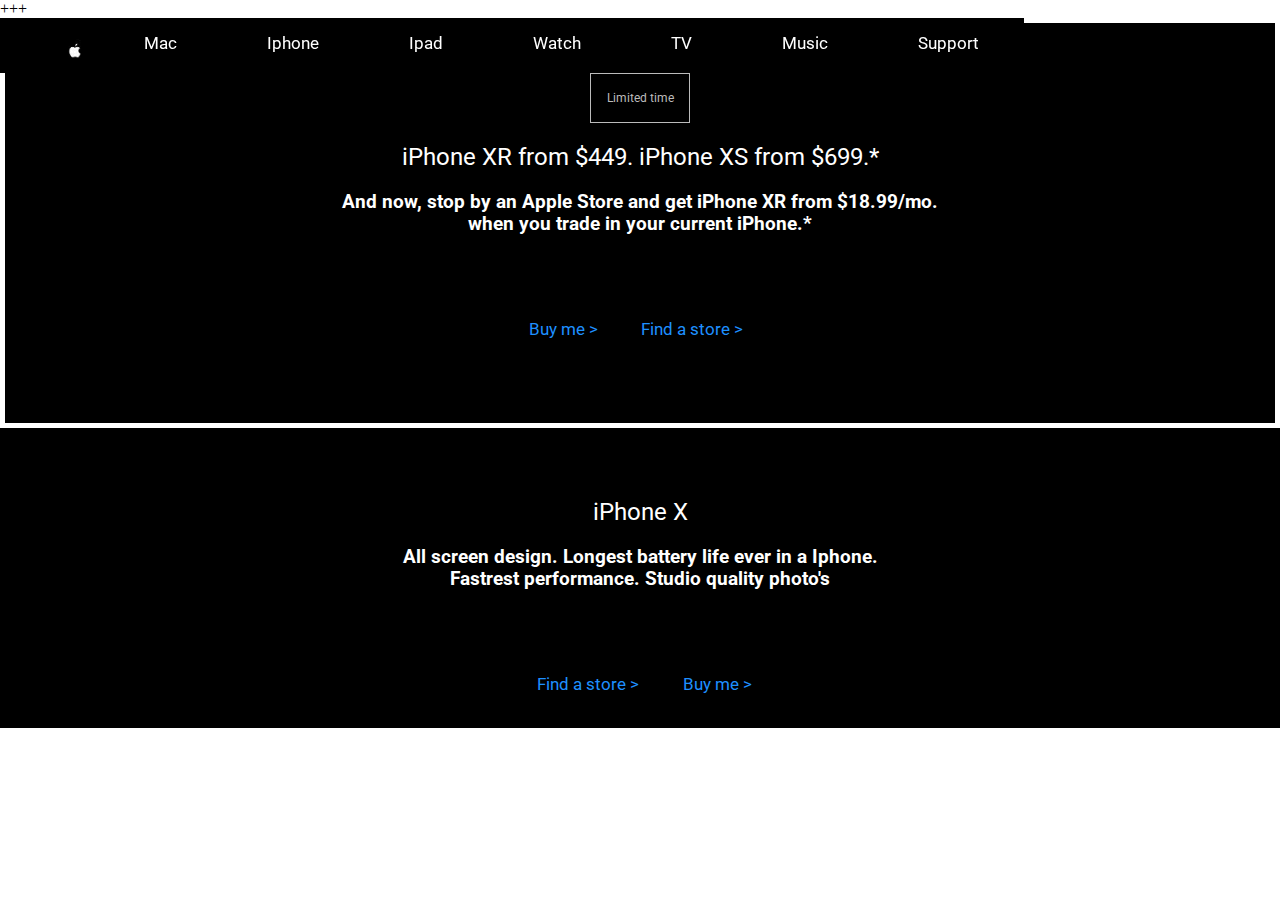
==== index.html @ 7c160fce "Nu twee blokken klaar, nu met apple logo" ====
<!DOCTYPE html>
<html lang="en">
<head>
    <meta charset="UTF-8">
    <meta name="viewport" content="width=device-width, initial-scale=1.0">
+++<meta http-equiv="X-UA-Compatible" content="ie=edge">
    <link rel="stylesheet" href="style.css">
    <link href="https://fonts.googleapis.com/css?family=Roboto" rel="stylesheet">
    <title>Apple Nederland</title>
</head>
<body>
    <nav>

            
        <ul>
            <li><img class="apple"  src="images/Apple_Frans_bk.jpg"alt=""></li>
            <li><a href="https://www.apple.com/nl/mac/">Mac</a></li>
            <li><a href="https://www.apple.com/nl/ipad/">Iphone</a></li>
            <li><a href="https://www.apple.com/nl/iphone/">Ipad</a></li>
            <li><a href="https://www.apple.com/nl/watch/">Watch</a></li>
            <li><a href="https://www.apple.com/nl/TV/">TV</a></li>
            <li><a href="https://www.apple.com/nl/music/">Music</a></li>
            <li><a href="https://support.apple.com/nl-nl">Support</a></li>
        </ul>
    </nav>

    <div class="iphone1">
        <div class="button">
        <button class="btn1">Limited time</button>
  </div>
  <div class="text">

    <h2>iPhone XR from $449. iPhone XS from $699.*</h2>
        <h3>And now, stop by an Apple Store and get iPhone XR from $18.99/mo.<br>
            when you trade in your current iPhone.*</h3>
  </div>
  
  <div class="button">
      
    <button class="btn2"><a href="https://www.apple.com/shop/trade-in/iphone-offer">Buy me ></a></button>
    <button  class="btn3"><a href="https://www.apple.com/shop/buy-iphone/iphone-xr">Find a store ></a></button>


  </div>

</div>

</div>
        
    </div>
    <div class="iphone2">
            <div class="button">
                    
              </div>
              <div class="text">
            
                <h2>iPhone X</h2>
                    <h3>All screen design. Longest battery life ever in a Iphone.<br>
                        Fastrest performance. Studio quality photo's</h3>
              </div>
              
              <div class="button">
                    <button  class="btn3"><a href="https://www.apple.com/shop/buy-iphone/iphone-xr">Find a store ></a></button>
                    <button class="btn2"><a href="https://www.apple.com/shop/trade-in/iphone-offer">Buy me ></a></button>
               
            
              </div>
            
            </div>
            
            </div>
    </div>
</body>
</html>
---- style.css ----
body {
    padding: 0;
    margin: 0;
    min-width: 350px;
    max-width: 1300px;

}
nav {
    position: fixed;
    padding-top: 15px;
    background: black;
    height: 40px;
}
ul {
    list-style: none;
    margin: 0;
    padding-left: 50px;
    overflow: hidden;
    
}
.apple {
    height: 40px;
}


li {
    float: left;

}

li a {
    position: relative;
    text-decoration: none;
    font-family: 'Roboto', sans-serif;
    font-size: 17px;
    color: white;
    padding: 45px;
}

a:hover {
    color: 	#D3D3D3;
}

div.iphone1 {
    width: auto;
    height: 400px;
    background-color: black;
    border: solid 5px white;
}

div.button {
    padding-top: 50px;
    text-align: center;
}

.btn1 {
    text-align: center;
    height:50px;
    width: 100px;
    background-color: black;
    color: #bbb;
    font-family: 'Roboto', sans-serif;
    font-size: 12px;
    padding: 200 10;
    border: 1px solid;
    border-color: #bbb;
}
    
.btn2 {
    height: 50px;
    width: 100px;
    background-color: black;
    border: none;


}

.btn2 a {
    color: #1E90FF;
    text-decoration: none;
    font-family: 'Roboto', sans-serif;
    font-size: 17px;


}

    
.btn3 {
    height: 50px;
    width: 150px;
    background-color: black;
    border: none;

}

.btn3 a {
    color: #1E90FF;
    text-decoration: none;
    font-family: 'Roboto', sans-serif;
    font-size: 17px;


}

.btn2 a:hover, .btn3 a:hover {
    color: #1E90FF;
    text-decoration: underline;
}


div.text {
    text-align: center;
    font-family: 'Roboto', sans-serif;
    color: #ffffff;
}
 
    h2 {
        font-weight: 400;
    }

    
div.iphone2 {
    width: auto;
    height: 300px;
    background-color:black;
    display: block;

}
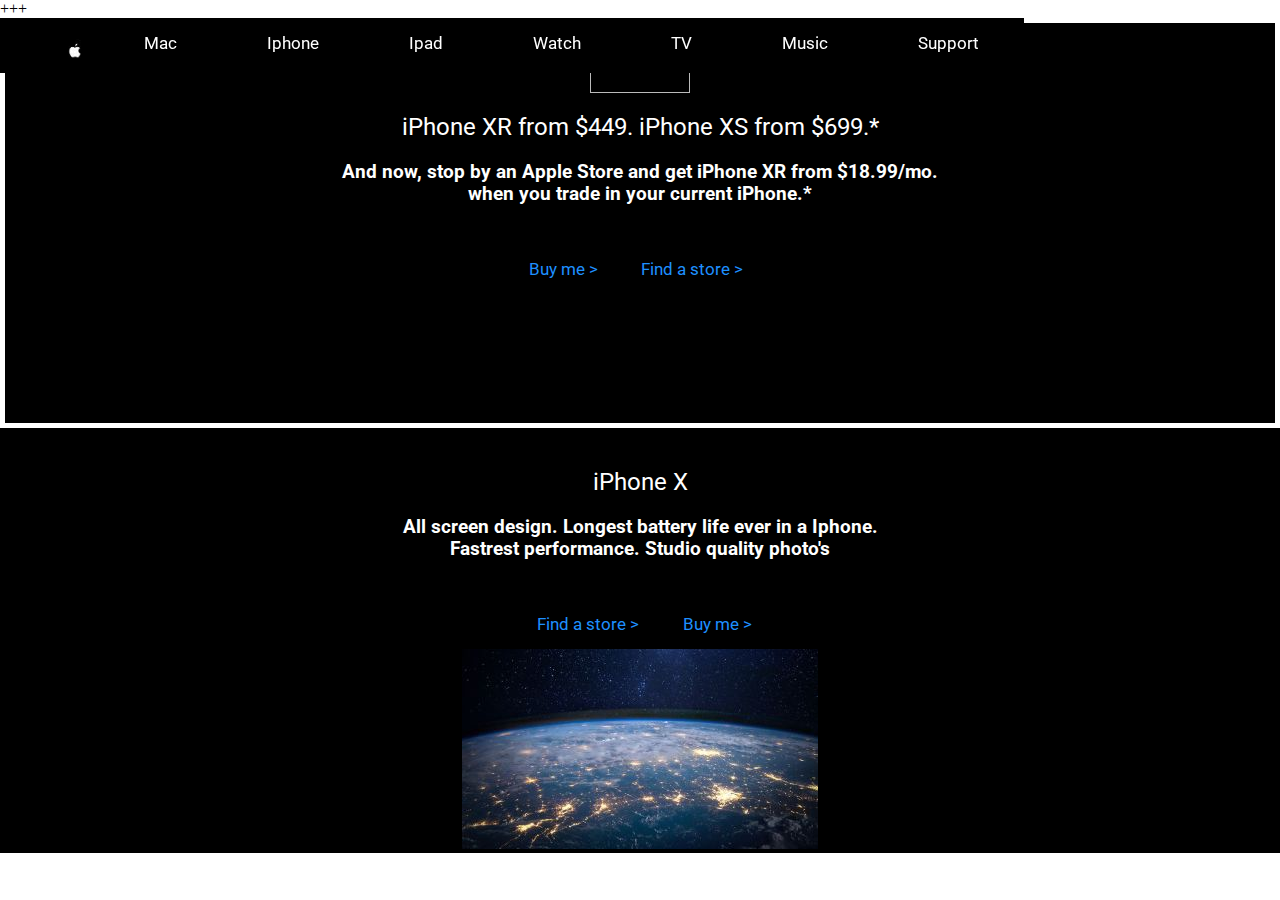
==== commit d5438f59: "site met foto" ====
--- a/index.html
+++ b/index.html
@@ -63,8 +63,11 @@
                     <button  class="btn3"><a href="https://www.apple.com/shop/buy-iphone/iphone-xr">Find a store ></a></button>
                     <button class="btn2"><a href="https://www.apple.com/shop/trade-in/iphone-offer">Buy me ></a></button>
                
-            
               </div>
+              <div class="world">
+                    <img src="/images/world.jpg" alt="">
+                </div>
+             
             
             </div>
             
--- a/style.css
+++ b/style.css
@@ -49,7 +49,7 @@
 }
 
 div.button {
-    padding-top: 50px;
+    padding-top: 20px;
     text-align: center;
 }
 
@@ -61,7 +61,7 @@
     color: #bbb;
     font-family: 'Roboto', sans-serif;
     font-size: 12px;
-    padding: 200 10;
+    padding: 15 15;
     border: 1px solid;
     border-color: #bbb;
 }
@@ -71,6 +71,8 @@
     width: 100px;
     background-color: black;
     border: none;
+    position: relative;
+    
 
 
 }
@@ -126,3 +128,8 @@
     display: block;
 
 }
+
+.world {
+    text-align: center;
+    background-color: black;
+}
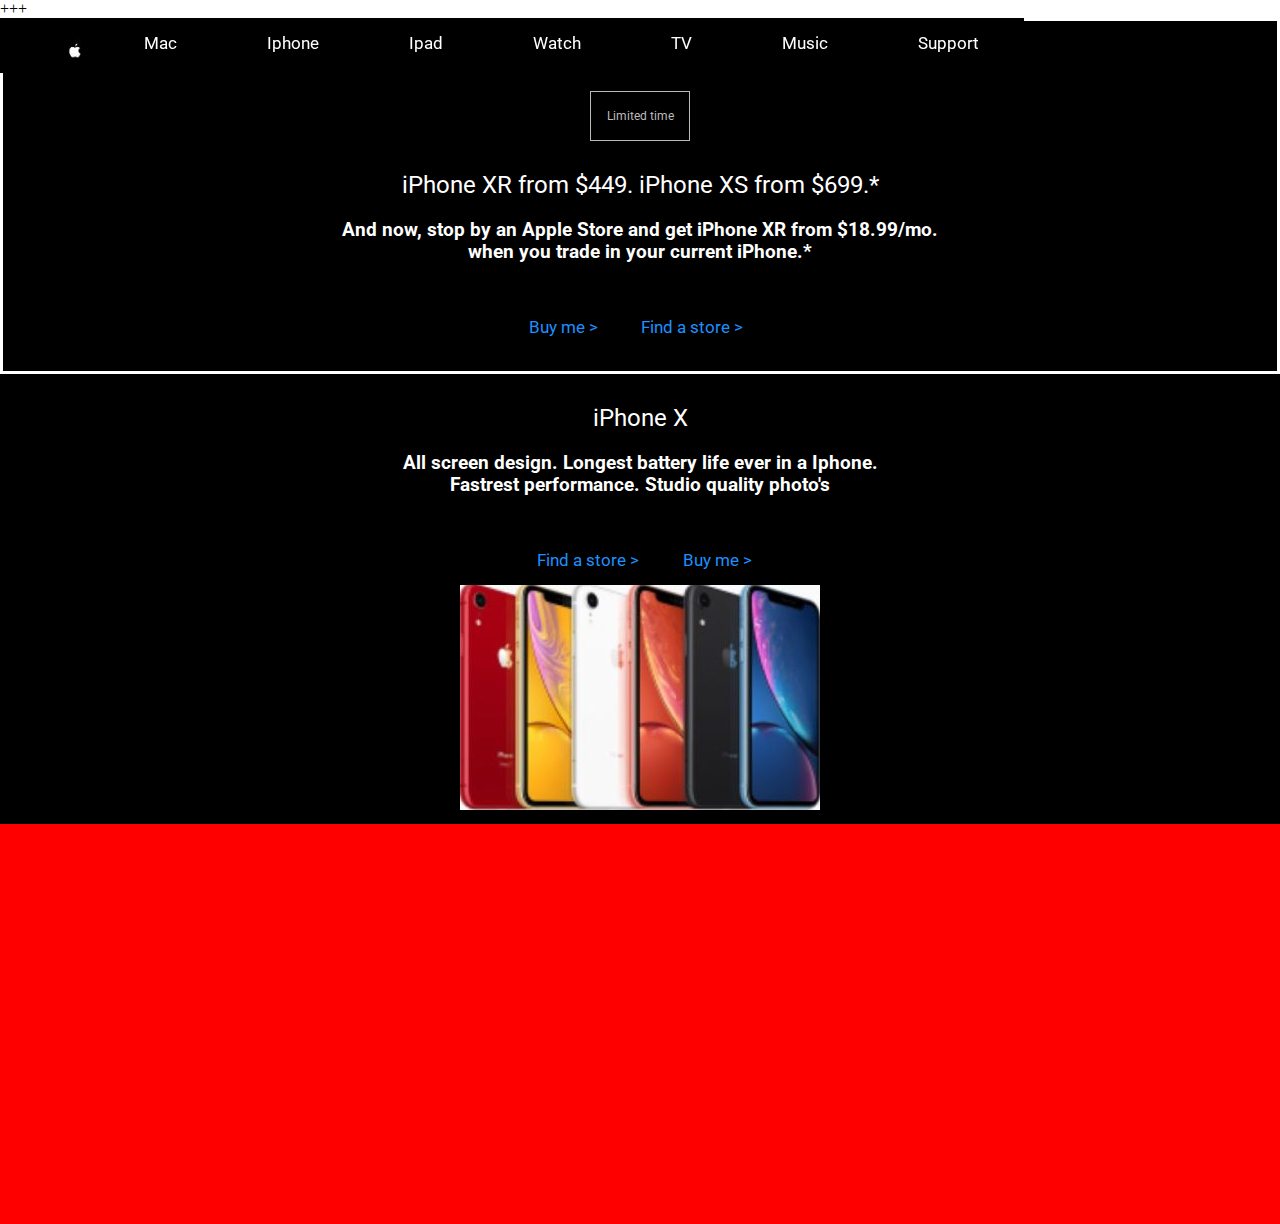
==== commit 06d08bb6: "Update met nieuwe foto." ====
--- a/index.html
+++ b/index.html
@@ -49,10 +49,7 @@
         
     </div>
     <div class="iphone2">
-            <div class="button">
-                    
-              </div>
-              <div class="text">
+        <div class="text">
             
                 <h2>iPhone X</h2>
                     <h3>All screen design. Longest battery life ever in a Iphone.<br>
@@ -64,8 +61,8 @@
                     <button class="btn2"><a href="https://www.apple.com/shop/trade-in/iphone-offer">Buy me ></a></button>
                
               </div>
-              <div class="world">
-                    <img src="/images/world.jpg" alt="">
+              <div class="iphone">
+                    <img src="/images/iphone-xr-select-static-201809.jpg" alt="">
                 </div>
              
             
@@ -73,5 +70,10 @@
             
             </div>
     </div>
+    <div class="iphone3">
+
+
+
+    </div>
 </body>
 </html>--- a/style.css
+++ b/style.css
@@ -43,9 +43,9 @@
 
 div.iphone1 {
     width: auto;
-    height: 400px;
+    height: 350px;
     background-color: black;
-    border: solid 5px white;
+    border: solid 3px white;
 }
 
 div.button {
@@ -54,6 +54,7 @@
 }
 
 .btn1 {
+    margin-top: 50px;
     text-align: center;
     height:50px;
     width: 100px;
@@ -72,18 +73,13 @@
     background-color: black;
     border: none;
     position: relative;
-    
-
-
-}
+ }
 
 .btn2 a {
     color: #1E90FF;
     text-decoration: none;
     font-family: 'Roboto', sans-serif;
     font-size: 17px;
-
-
 }
 
     
@@ -111,6 +107,7 @@
 
 
 div.text {
+    padding-top: 10px;
     text-align: center;
     font-family: 'Roboto', sans-serif;
     color: #ffffff;
@@ -123,13 +120,19 @@
     
 div.iphone2 {
     width: auto;
-    height: 300px;
+    height: 450px;
     background-color:black;
-    display: block;
+    
 
 }
 
-.world {
+.iphone {
     text-align: center;
-    background-color: black;
+    background-color:black;
+
 }
+.iphone3 {
+    width: auto;
+    height: 400px;
+    background-color: red;
+}
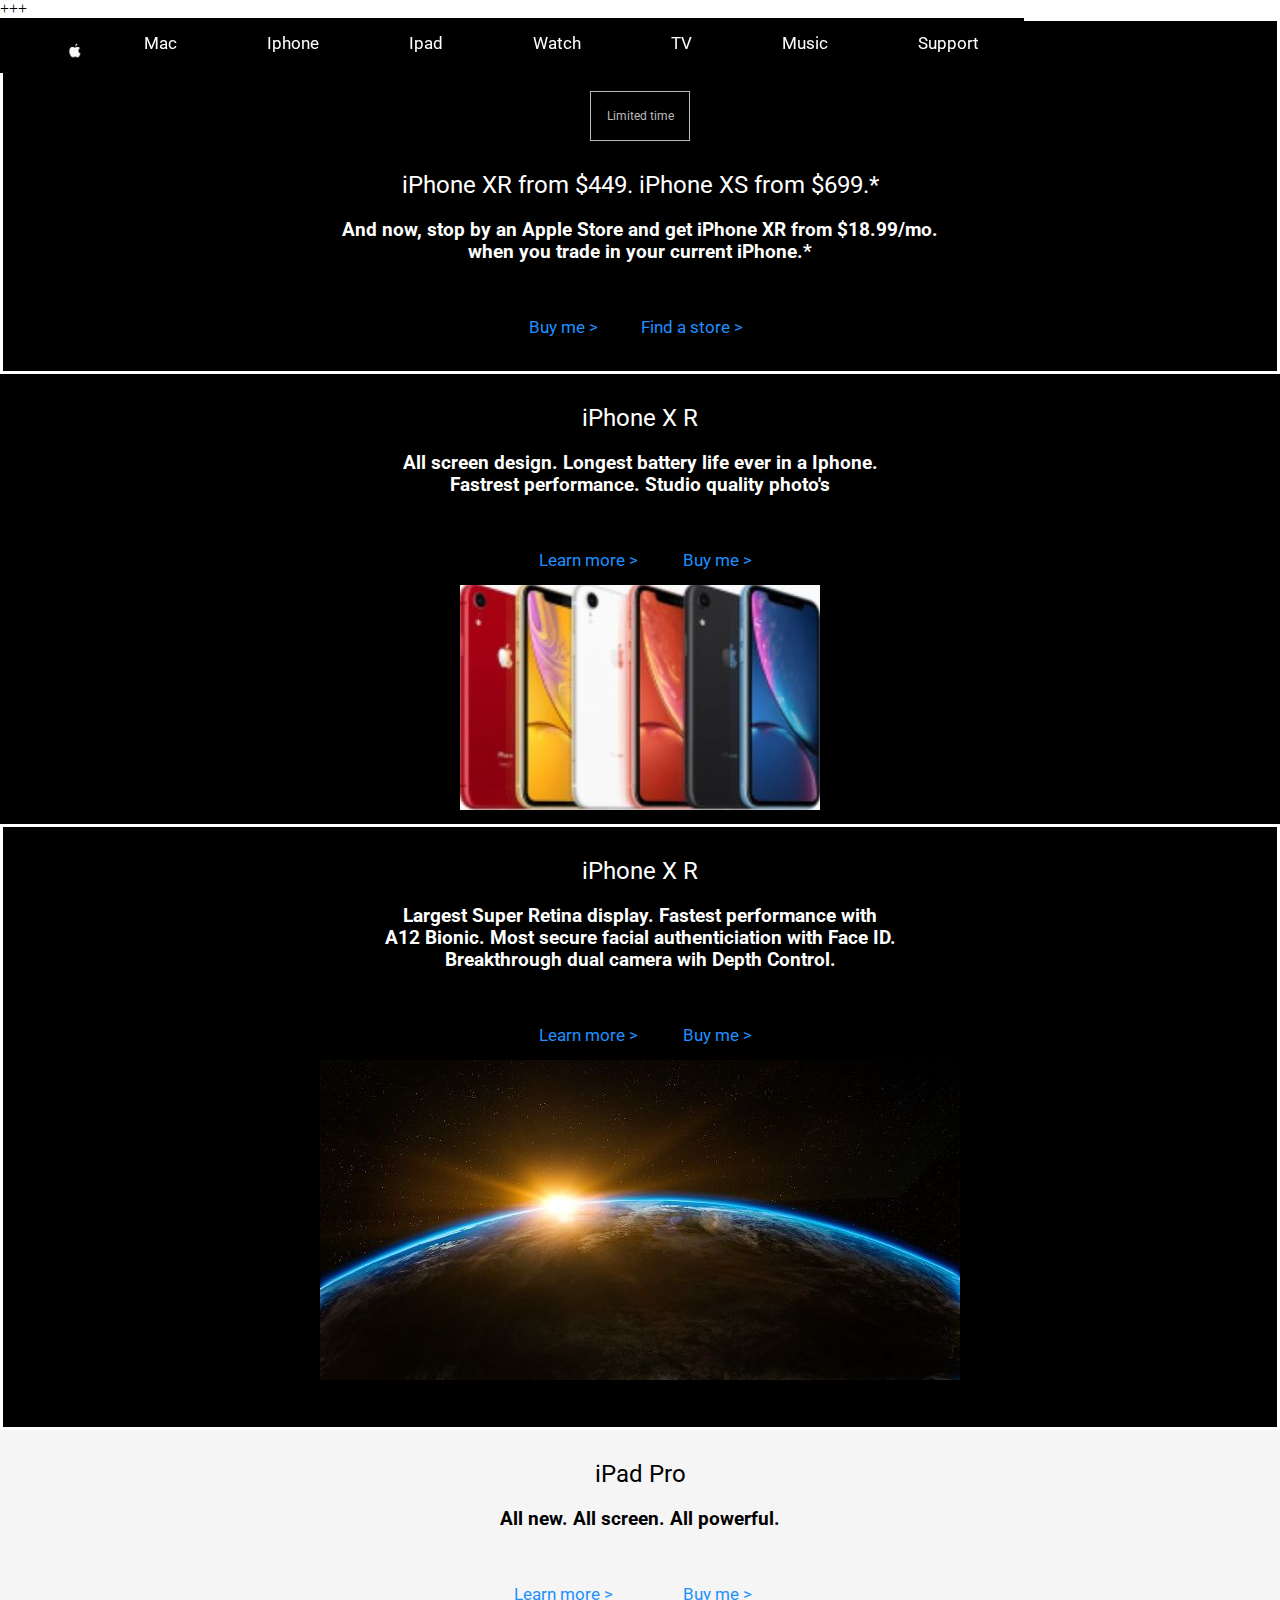
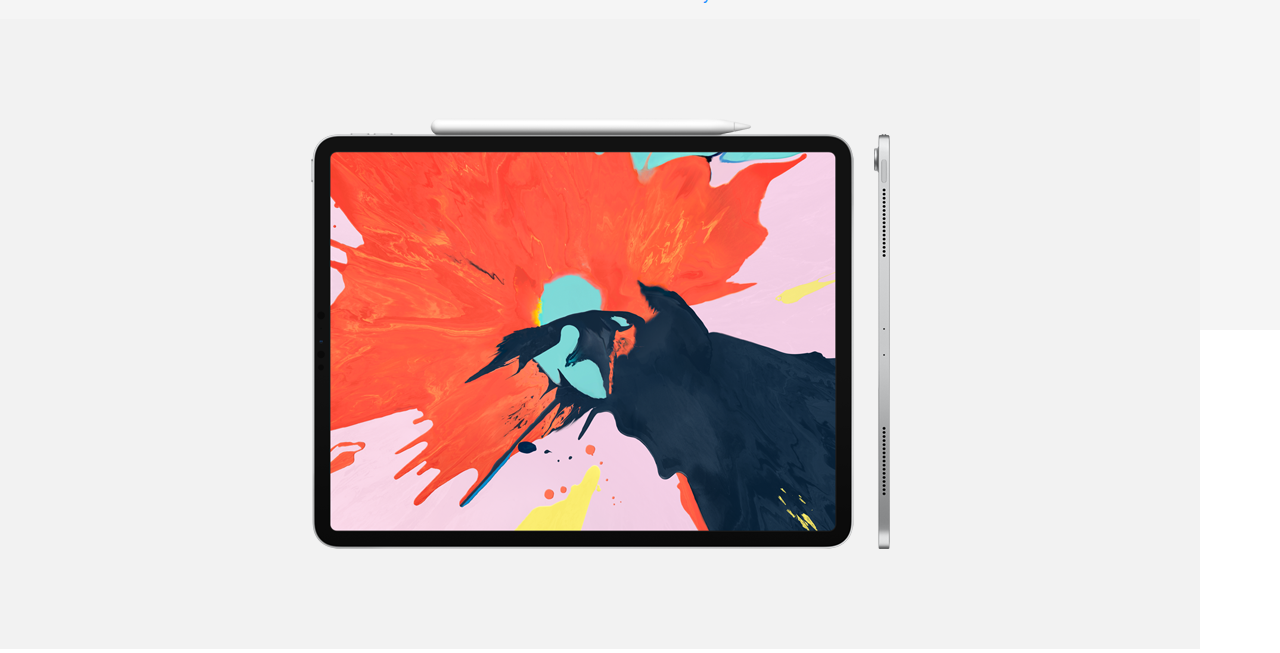
==== commit 4a6504ce: "Ipad is toegevoegd met originele foto Apple" ====
--- a/index.html
+++ b/index.html
@@ -45,19 +45,16 @@
 
 </div>
 
-</div>
-        
-    </div>
-    <div class="iphone2">
-        <div class="text">
+<div class="iphone2">
+    <div class="text">
             
-                <h2>iPhone X</h2>
+                <h2>iPhone X R</h2>
                     <h3>All screen design. Longest battery life ever in a Iphone.<br>
                         Fastrest performance. Studio quality photo's</h3>
               </div>
               
               <div class="button">
-                    <button  class="btn3"><a href="https://www.apple.com/shop/buy-iphone/iphone-xr">Find a store ></a></button>
+                    <button  class="btn3"><a href="https://www.apple.com/shop/buy-iphone/iphone-xr">Learn more ></a></button>
                     <button class="btn2"><a href="https://www.apple.com/shop/trade-in/iphone-offer">Buy me ></a></button>
                
               </div>
@@ -68,12 +65,40 @@
             
             </div>
             
-            </div>
-    </div>
-    <div class="iphone3">
 
 
+<div class="iphone3">
+    <div class="text">
+        <h2>iPhone X R</h2>
+        <h3>Largest Super Retina display.  Fastest performance with <br>
+            A12 Bionic. Most secure facial authenticiation with Face ID.<br>
+            Breakthrough dual camera wih Depth Control.</h3>
+        </div>
+                  
+                <div class="button">
+                    <button  class="btn3"><a href=https://www.apple.com/iphone-xs/>Learn more ></a></button>
+                    <button class="btn2"><a href="https://www.apple.com/shop/buy-iphone/iphone-xs">Buy me ></a></button>
+                </div>
 
+                <div class="iphone">
+                        <img src="/images/sunrise.jpg" alt="">
+                    </div>
+</div>
+                
+<div class="ipad">
+    <div class="text_white">
+        <h2>iPad  Pro</h2>
+        <h3>All new. All screen. All powerful.</h3>
     </div>
+        
+    <div class="button">
+                    <button  class="btn4"><a href="https://www.apple.com/ipad-pro/">Learn more ></a></button>                    
+                    <button class="btn5"><a href="https://www.apple.com/shop/buy-iphone/iphone-xs">Buy me ></a></button>
+
+            </div>
+
+            <img src="images/ipad_pro.png" alt="">
+        </div>
+    
 </body>
 </html>--- a/style.css
+++ b/style.css
@@ -71,7 +71,7 @@
     height: 50px;
     width: 100px;
     background-color: black;
-    border: none;
+    border:none;
     position: relative;
  }
 
@@ -133,6 +133,61 @@
 }
 .iphone3 {
     width: auto;
-    height: 400px;
-    background-color: red;
+    height: 600px;
+    background-color: black;
+    border: solid 3px white;
 }
+.ipad {
+    height: 500px;
+    background-color: whitesmoke;
+}
+
+div.text_white {
+    text-align: center;
+    padding-top: 10px;
+    font-family: 'Roboto', sans-serif;
+    color:  black;
+    background-color: whitesmoke;
+}
+
+    
+.btn4 {
+    height: 50px;
+    width: 150px;
+    background-color: whitesmoke;
+    border:none;
+    position: relative;
+ }
+
+.btn4 a {
+    color: #1E90FF;
+    text-decoration: none;
+    font-family: 'Roboto', sans-serif;
+    font-size: 17px;
+    font-weight: 400;
+}
+
+    
+.btn5 {
+    height: 50px;
+    width: 150px;
+    background-color: whitesmoke;
+    border: none;
+
+}
+
+.btn5 a {
+    color: #1E90FF;
+    text-decoration: none;
+    font-family: 'Roboto', sans-serif;
+    font-size: 17px;
+    font-weight: 400;
+}
+
+.btn4 a:hover, .btn5 a:hover {
+    color: #1E90FF;
+    text-decoration: underline;
+}
+
+
+  
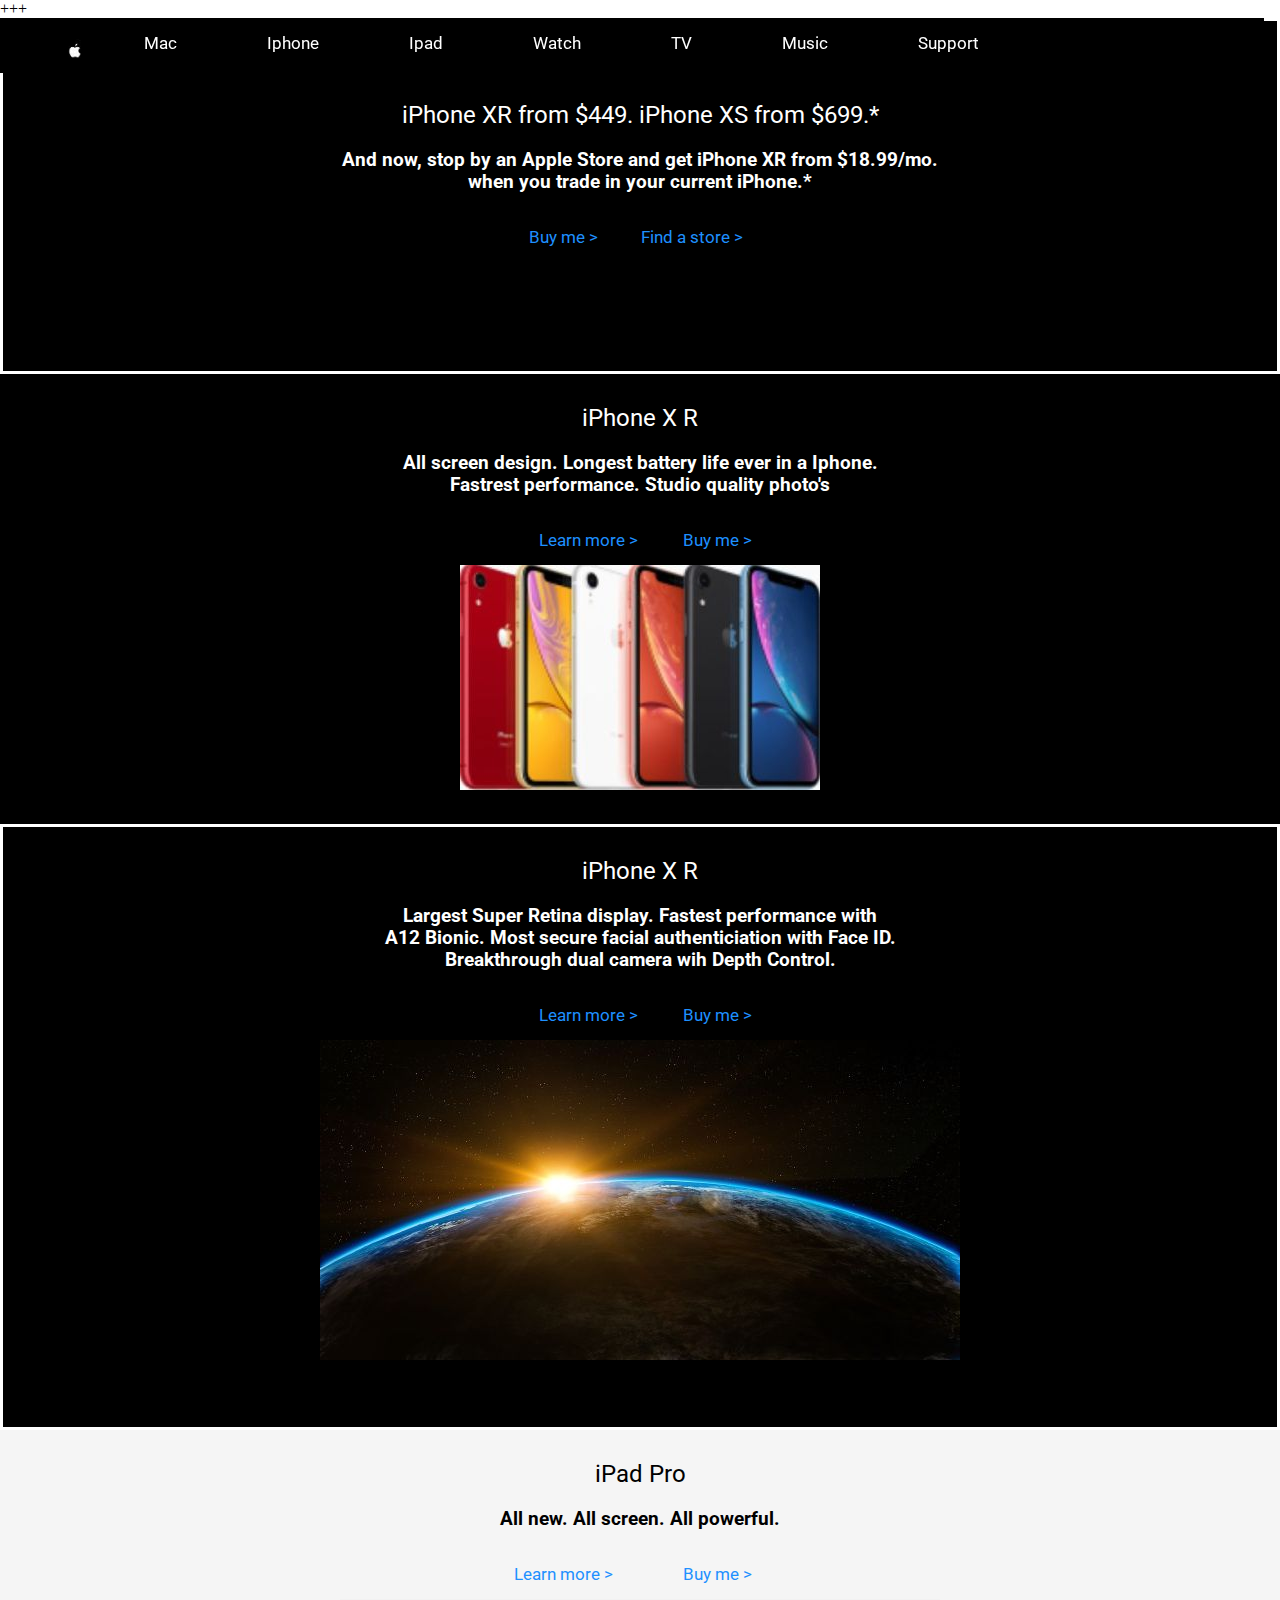
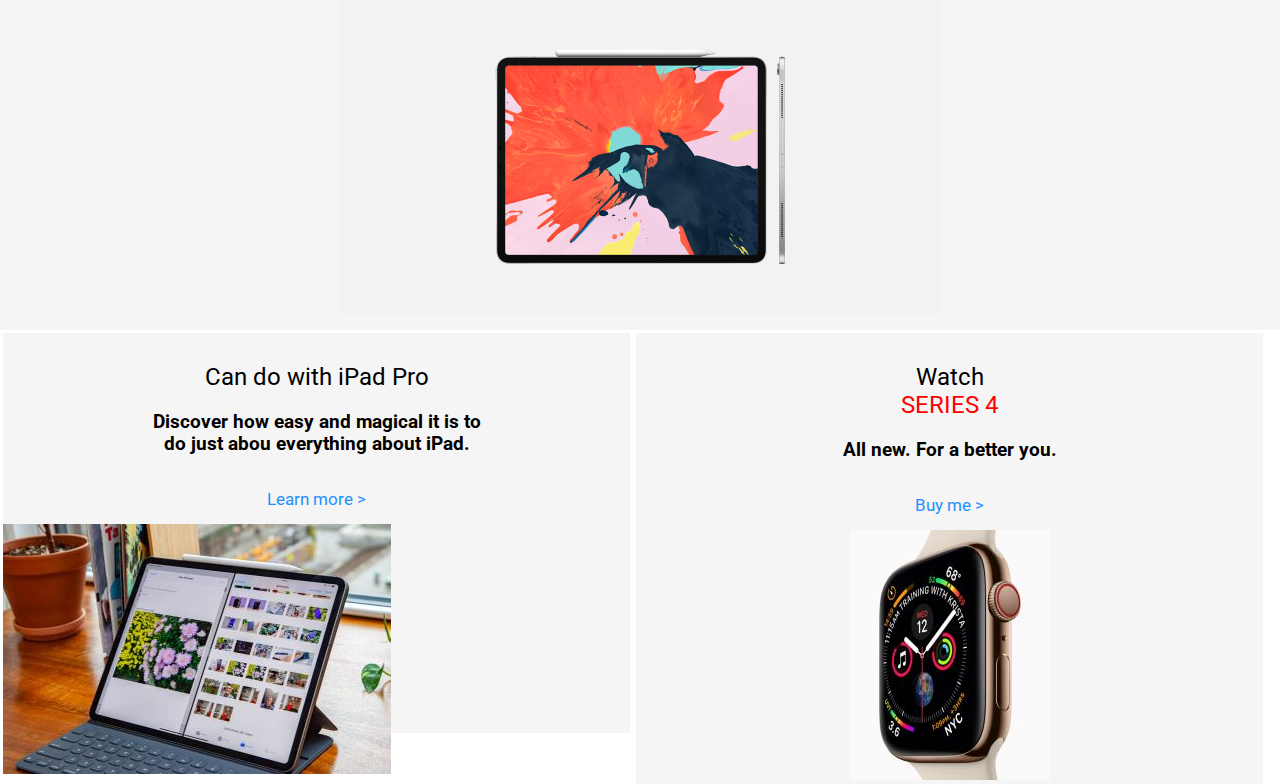
==== commit e596a5b1: "Sitr word steeds ies beter." ====
--- a/index.html
+++ b/index.html
@@ -21,6 +21,7 @@
             <li><a href="https://www.apple.com/nl/TV/">TV</a></li>
             <li><a href="https://www.apple.com/nl/music/">Music</a></li>
             <li><a href="https://support.apple.com/nl-nl">Support</a></li>
+     
         </ul>
     </nav>
 
@@ -59,7 +60,9 @@
                
               </div>
               <div class="iphone">
+                  <a href="https://www.apple.com/iphone-xr/">
                     <img src="/images/iphone-xr-select-static-201809.jpg" alt="">
+                </a>
                 </div>
              
             
@@ -81,7 +84,9 @@
                 </div>
 
                 <div class="iphone">
+                    <a href="https://www.apple.com/iphone-xs/">
                         <img src="/images/sunrise.jpg" alt="">
+                    </a>
                     </div>
 </div>
                 
@@ -96,9 +101,53 @@
                     <button class="btn5"><a href="https://www.apple.com/shop/buy-iphone/iphone-xs">Buy me ></a></button>
 
             </div>
+<div class="ipad_pro">
+    <a href="https://www.apple.com/ipad-pro/">
+        <img src="images/ipad_pro.png" alt="">
+</a>
+        </div>
+         
+</div>
 
-            <img src="images/ipad_pro.png" alt="">
-        </div>
+<div class="blok1">
+    <div class="text_white">
+            <h2>Can do with iPad Pro</h2>
+            <h3>Discover how easy and magical it is to<br>do just abou everything about iPad.</h3>
+
+            
+    </div>
+    <div class="button">
+            <button  class="btn4"><a href="https://www.apple.com/ipad-pro/">Learn more ></a></button>                    
+
+    </div>
+
+    <a href="https://www.apple.com/ipad/new-way/">
+    <img class="ipad_pro" src="images/ipad_pro.jpg" alt=""> 
+    </a>
+
+</div>
+
+<div class="blok2" >
+
+
+        <div class="text_white">
+        <h2>Watch<br><span class="red">SERIES 4</span></h2>
+        <h3>All new. For a better you.</h3>
+
+        <div class="button">
+                    <button  class="btn4"><a href="https://www.apple.com/apple-watch-series-4/>Learn more ></a></button>                    
+                    <button class="btn5"><a href="https://www.apple.com/shop/buy-watch/apple-watch">Buy me ></a></button>
+
+
+            </div>
+        <a href="https://www.apple.com/apple-watch-series-4/">
+            <img class="watch" src="images/apple-watch.jpg" alt="">
+        </a>
+
+</div>
+
+
+</div>
     
 </body>
 </html>--- a/style.css
+++ b/style.css
@@ -2,19 +2,20 @@
     padding: 0;
     margin: 0;
     min-width: 350px;
-    max-width: 1300px;
-
-}
+    }
+
 nav {
     position: fixed;
     padding-top: 15px;
-    background: black;
+    background-color:  black;
     height: 40px;
+    
 }
 ul {
     list-style: none;
     margin: 0;
     padding-left: 50px;
+    padding-right: 240px;
     overflow: hidden;
     
 }
@@ -49,12 +50,11 @@
 }
 
 div.button {
+    text-align: center;
+}
+
+.btn1 {
     padding-top: 20px;
-    text-align: center;
-}
-
-.btn1 {
-    margin-top: 50px;
     text-align: center;
     height:50px;
     width: 100px;
@@ -188,6 +188,40 @@
     color: #1E90FF;
     text-decoration: underline;
 }
-
+div.ipad_pro {
+    text-align: center;
+}
+
+div.blok1 {
+    display: block;
+    float: left;
+    width: 49%;
+    background-color: whitesmoke;
+    height: 400px;
+    border: solid 3px white;
+}
+
+
+div.blok2 {
+    display: block;
+    float: left;
+    width: 49%;
+    background-color:whitesmoke;
+    height: 400px;
+    border: solid 3px white;
+    
+}
+img.watch {
+    text-align: center;
+
+}
+.ipad_pro {
+    text-align: center;
+}
+span.red {
+    color: red;
+}
 
   
+
+  
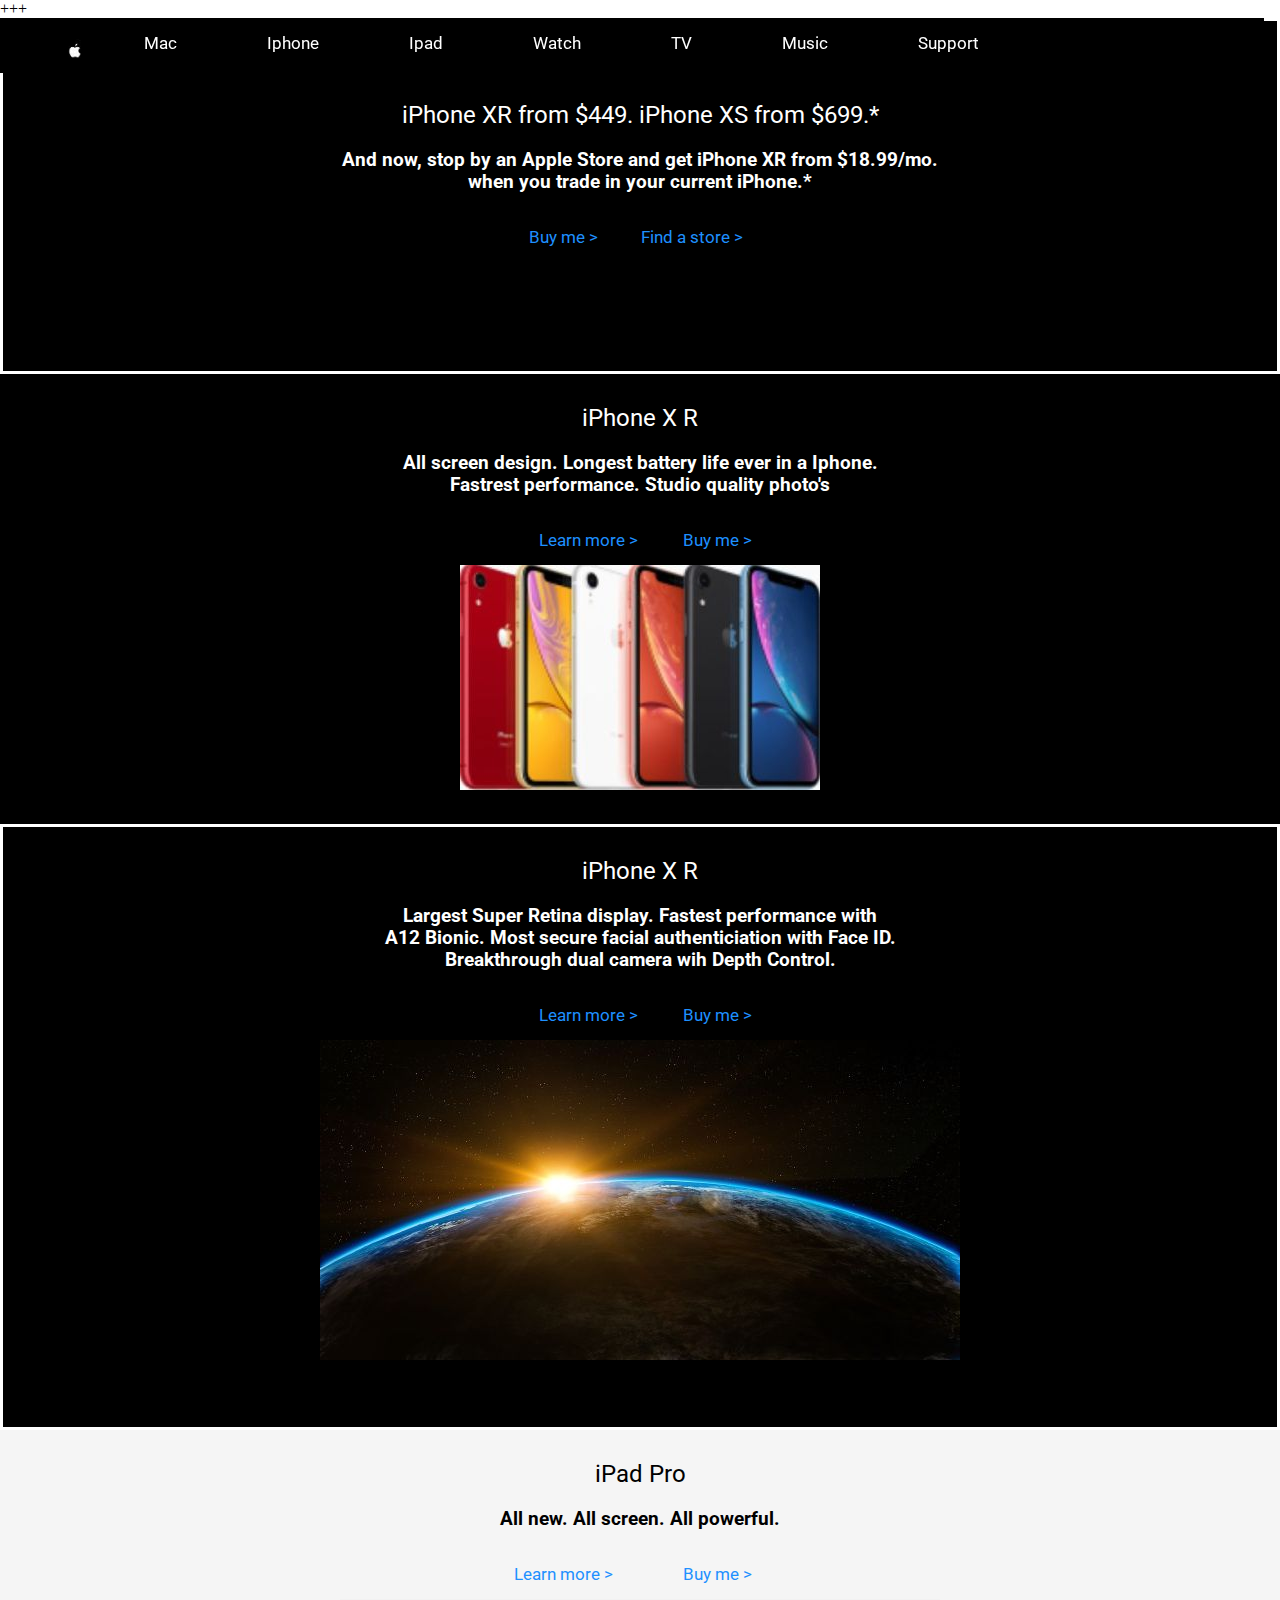
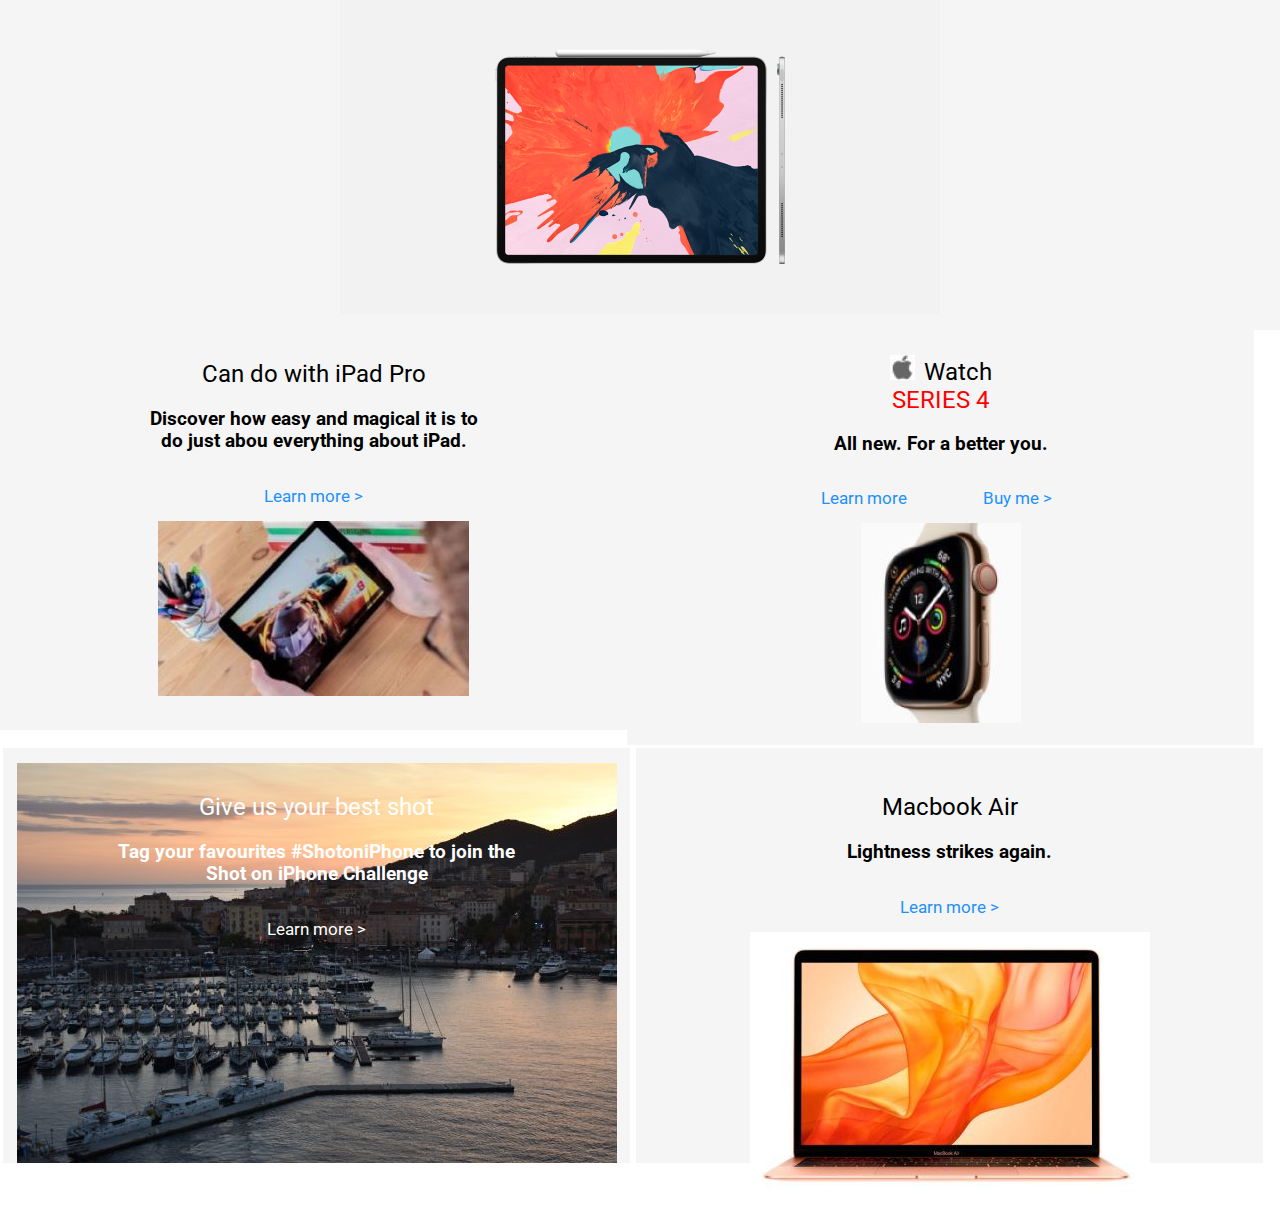
==== commit 43a20bb1: "Site aangevuld met nieuwe blokken, nog niet perfec maar het  begint er op te lijken." ====
--- a/index.html
+++ b/index.html
@@ -121,33 +121,82 @@
 
     </div>
 
-    <a href="https://www.apple.com/ipad/new-way/">
-    <img class="ipad_pro" src="images/ipad_pro.jpg" alt=""> 
-    </a>
-
+    <div class="ipad_pro">
+
+            <a href="https://www.apple.com/ipad/new-way/">
+                <img class="ipad_pro" src="images/ipad_pro.jpg" alt=""> 
+                </a>
+            
+
+    </div>
+    
 </div>
 
 <div class="blok2" >
 
 
         <div class="text_white">
-        <h2>Watch<br><span class="red">SERIES 4</span></h2>
+            <img src="/images/apple_logo_small.jpg" alt="">
+        <h2 class="apple">Watch<br><span class="red">SERIES 4</span></h2>
         <h3>All new. For a better you.</h3>
 
         <div class="button">
-                    <button  class="btn4"><a href="https://www.apple.com/apple-watch-series-4/>Learn more ></a></button>                    
-                    <button class="btn5"><a href="https://www.apple.com/shop/buy-watch/apple-watch">Buy me ></a></button>
-
-
+            <button class="btn4"><a href="https://www.apple.com/apple-watch-series-4/">Learn more</a> </button>
+            <button class="btn5"><a href="https://www.apple.com/shop/buy-watch/apple-watch">Buy me ></a></button>
             </div>
+
         <a href="https://www.apple.com/apple-watch-series-4/">
             <img class="watch" src="images/apple-watch.jpg" alt="">
         </a>
-
-</div>
-
-
-</div>
+</div>
+</div>
+
+
+<div class="blok3">
+    <div class="corsica_image">
+
+        <div class="corsica_text">
+            <h2>Give us your best shot</h2>
+            <h3>Tag your favourites #ShotoniPhone to join the <br>
+            Shot on iPhone Challenge</h3>
+        </div>
+        
+        <div class="corsica">
+            <button class="btn6"><a href="https://www.apple.com/newsroom/2019/01/share-your-best-photos-shot-on-iphone/">Learn more ></a></button>
+            
+        </div>
+                  
+    
+            
+    </div>
+
+</div>
+
+<div class="blok4">
+        <div class="text_white">
+                <h2>Macbook Air</h2>
+                <h3>Lightness strikes again.</h3>
+    
+                
+        </div>
+        <div class="button">
+                <button  class="btn4"><a href="https://www.apple.com/ipad-pro/">Learn more ></a></button>                    
+    
+        </div>
+    
+        <div class="ipad_pro">
+    
+                <a href="https://www.apple.com/ipad/new-way/">
+                    <img class="ipad_pro" src="images/macbook.jpg" alt=""> 
+                    </a>
+                
+    
+        </div>
+        
+    </div>
+    
+        
+    
     
 </body>
 </html>--- a/style.css
+++ b/style.css
@@ -165,6 +165,7 @@
     font-family: 'Roboto', sans-serif;
     font-size: 17px;
     font-weight: 400;
+
 }
 
     
@@ -198,19 +199,25 @@
     width: 49%;
     background-color: whitesmoke;
     height: 400px;
-    border: solid 3px white;
 }
 
 
 div.blok2 {
+    padding-top: 15px;
     display: block;
     float: left;
     width: 49%;
     background-color:whitesmoke;
     height: 400px;
-    border: solid 3px white;
-    
-}
+
+}
+
+h2.apple {
+    display: inline;
+    margin-left:5px;
+}
+    
+
 img.watch {
     text-align: center;
 
@@ -220,8 +227,65 @@
 }
 span.red {
     color: red;
-}
-
-  
-
-  
+    
+}
+
+div.blok3 {
+    padding-top: 15px;
+    float: left;
+    width: 49%;
+    background-color:whitesmoke;
+    height: 400px;
+    border: solid 3px white;
+}
+
+div.corsica_image {
+    background-image: url("/images/corsica.jpg");
+    height: 400px;
+    background-position: center;
+    background-repeat: no-repeat;
+    background-color: whitesmoke;
+}
+
+div.corsica_text {
+    text-align: center;
+    padding-top: 10px;
+    font-family: 'Roboto', sans-serif;
+    color:  white;
+  }
+
+  div.corsica {
+      text-align: center;
+      
+  }
+
+  button.btn6 {
+      background-color: transparent;
+      border: none;
+      height: 50px;
+      width: 150px;
+}
+
+
+.btn6 a {
+    color: white;
+    text-decoration: none;
+    font-family: 'Roboto', sans-serif;
+    font-size: 17px;
+
+}
+
+.btn6 a:hover {
+    text-decoration: underline;
+    color: white;
+}
+
+div.blok4 {
+    padding-top: 15px;
+    float: left;
+    width: 49%;
+    background-color: whitesmoke;
+    height: 400px;
+    border: solid 3px white;
+}
+
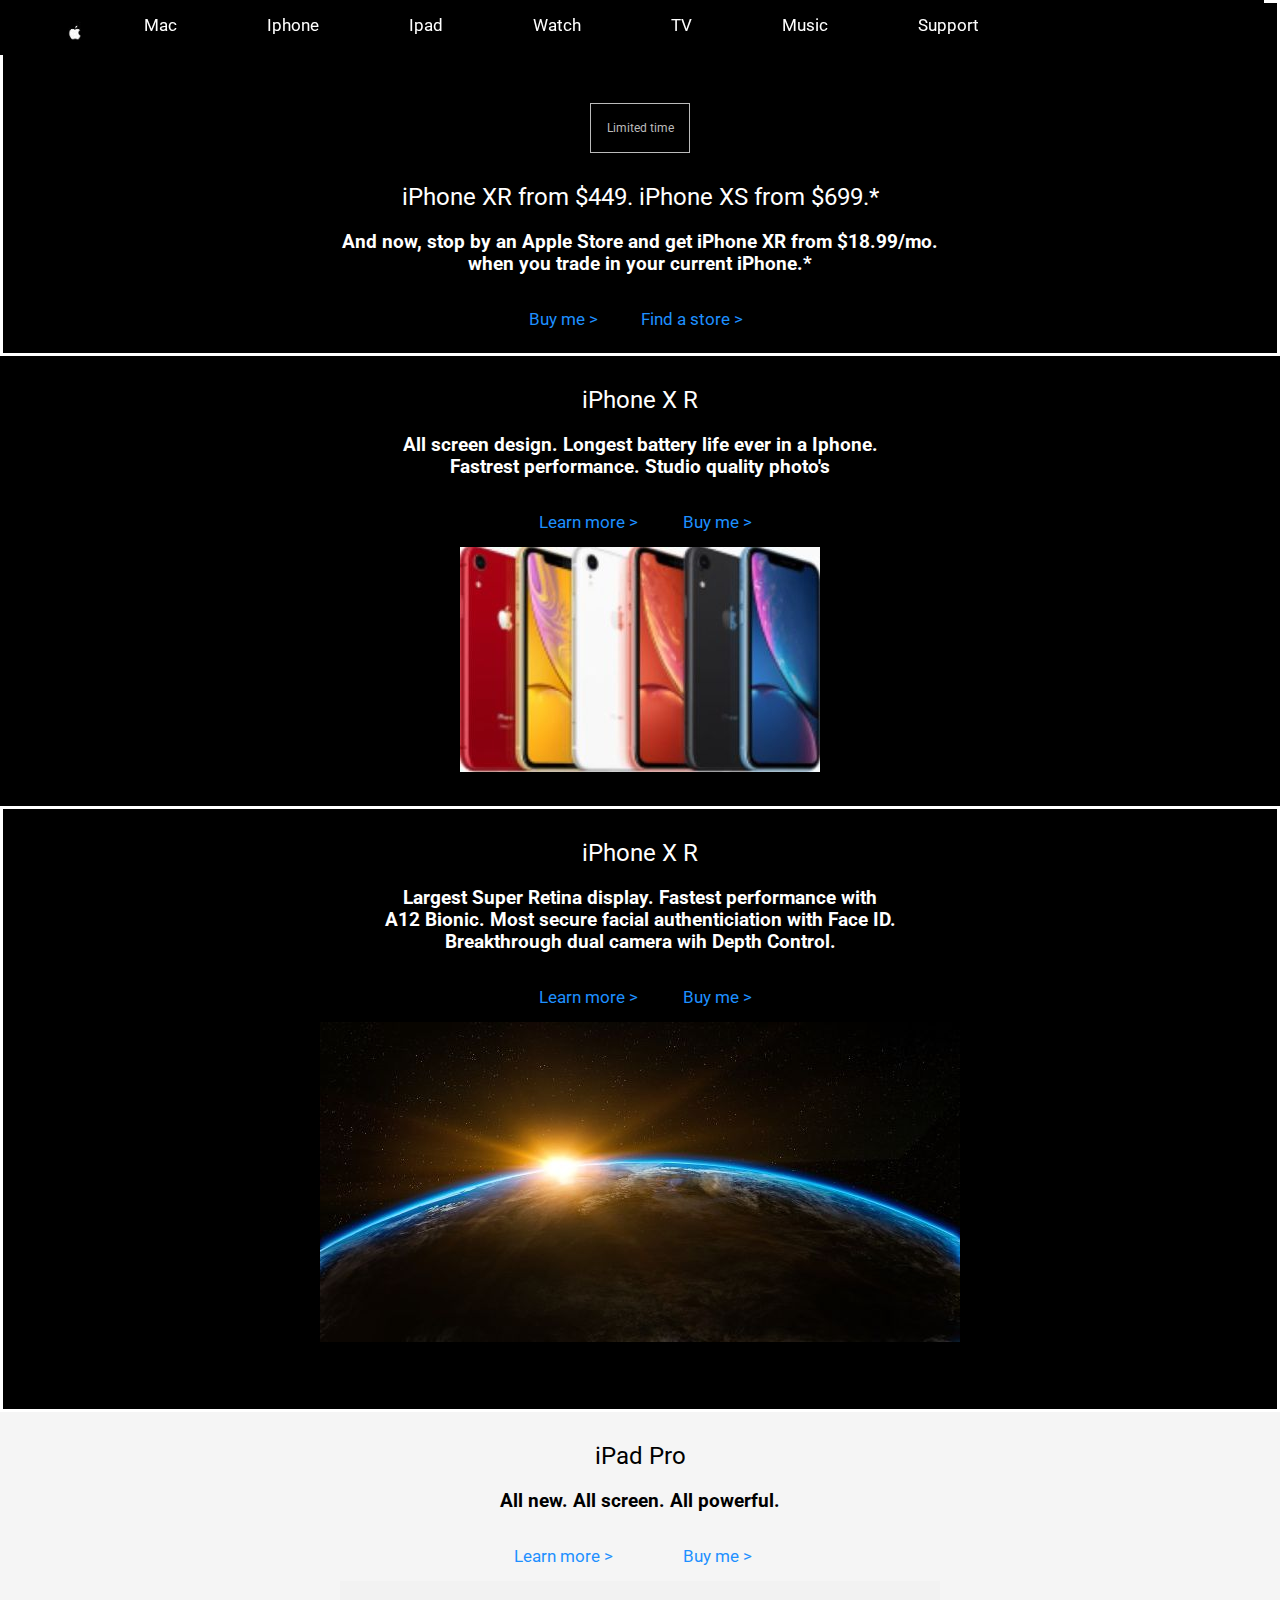
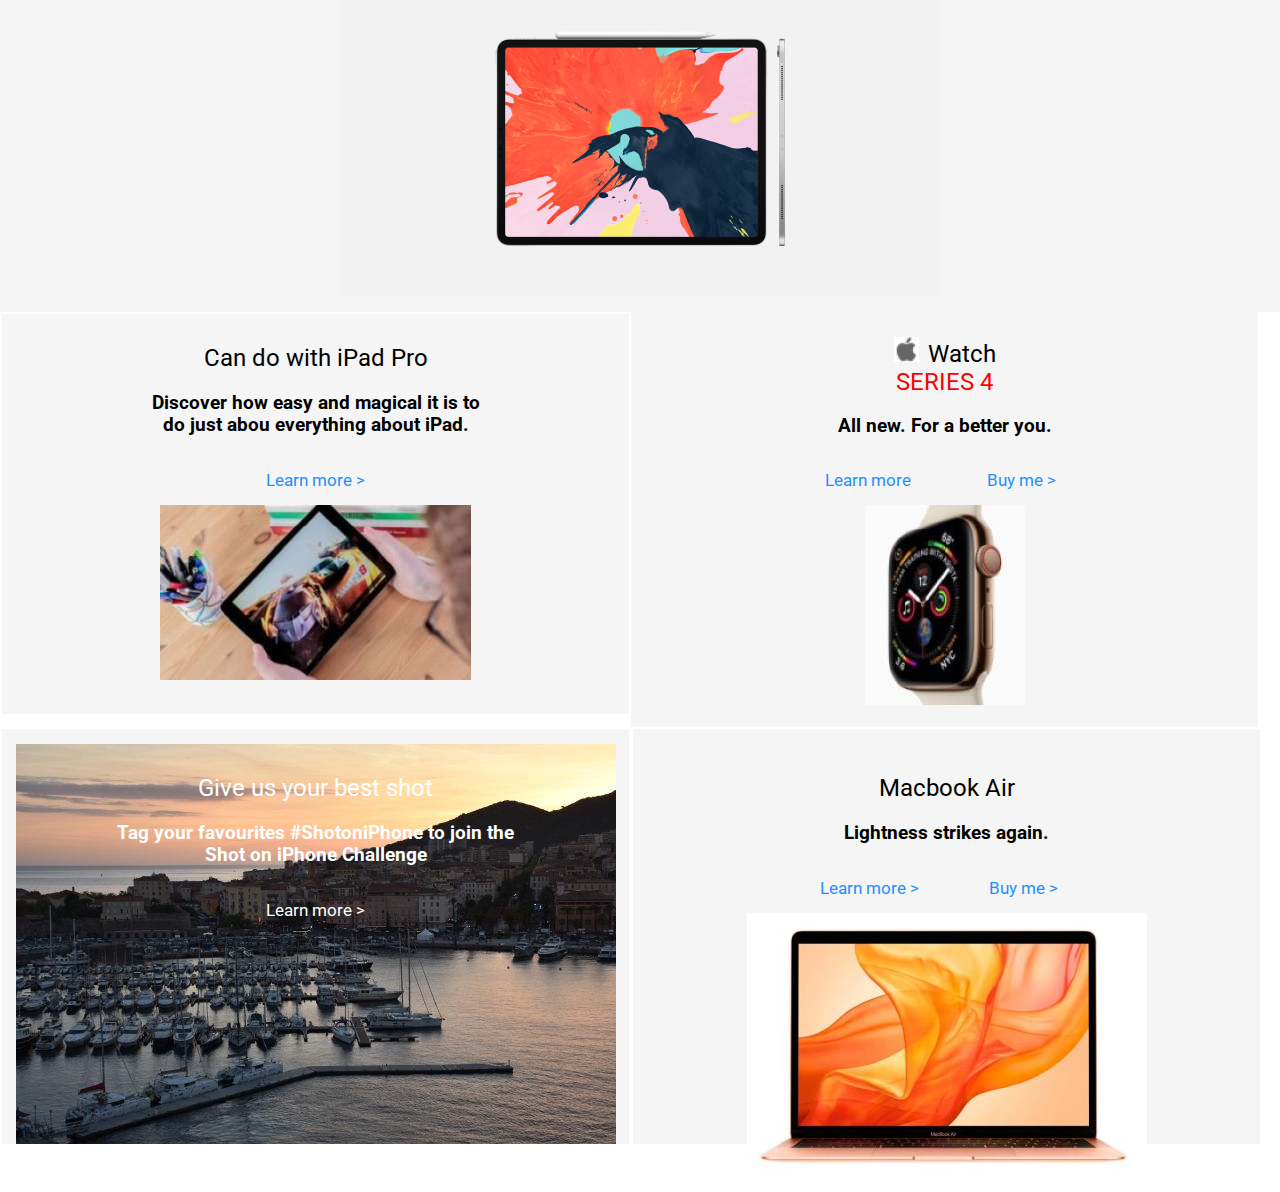
==== commit 167f74cc: "Zwevende balk opgelos en eerste button weer zictbaar gemaakt." ====
--- a/index.html
+++ b/index.html
@@ -3,7 +3,7 @@
 <head>
     <meta charset="UTF-8">
     <meta name="viewport" content="width=device-width, initial-scale=1.0">
-+++<meta http-equiv="X-UA-Compatible" content="ie=edge">
+    <meta http-equiv="X-UA-Compatible" content="ie=edge">
     <link rel="stylesheet" href="style.css">
     <link href="https://fonts.googleapis.com/css?family=Roboto" rel="stylesheet">
     <title>Apple Nederland</title>
@@ -26,7 +26,7 @@
     </nav>
 
     <div class="iphone1">
-        <div class="button">
+        <div class="but_high">
         <button class="btn1">Limited time</button>
   </div>
   <div class="text">
@@ -181,12 +181,12 @@
         </div>
         <div class="button">
                 <button  class="btn4"><a href="https://www.apple.com/ipad-pro/">Learn more ></a></button>                    
-    
+                <button class="btn5"><a href="https://www.apple.com/shop/buy-mac/macbook-air">Buy me ></a></button>
         </div>
     
         <div class="ipad_pro">
     
-                <a href="https://www.apple.com/ipad/new-way/">
+                <a href="https://www.apple.com/macbook-air/">
                     <img class="ipad_pro" src="images/macbook.jpg" alt=""> 
                     </a>
                 
--- a/style.css
+++ b/style.css
@@ -52,9 +52,12 @@
 div.button {
     text-align: center;
 }
+div.but_high {
+    text-align: center;
+    padding-top: 100px;
+}
 
 .btn1 {
-    padding-top: 20px;
     text-align: center;
     height:50px;
     width: 100px;
@@ -194,11 +197,11 @@
 }
 
 div.blok1 {
-    display: block;
-    float: left;
-    width: 49%;
-    background-color: whitesmoke;
-    height: 400px;
+    float: left;
+    width: 49%;
+    background-color: whitesmoke;
+    height: 400px;
+    border: 2px solid white;
 }
 
 
@@ -236,7 +239,7 @@
     width: 49%;
     background-color:whitesmoke;
     height: 400px;
-    border: solid 3px white;
+    border: solid 2px white;
 }
 
 div.corsica_image {
@@ -286,6 +289,6 @@
     width: 49%;
     background-color: whitesmoke;
     height: 400px;
-    border: solid 3px white;
-}
-
+    border: solid 2px white;
+}
+
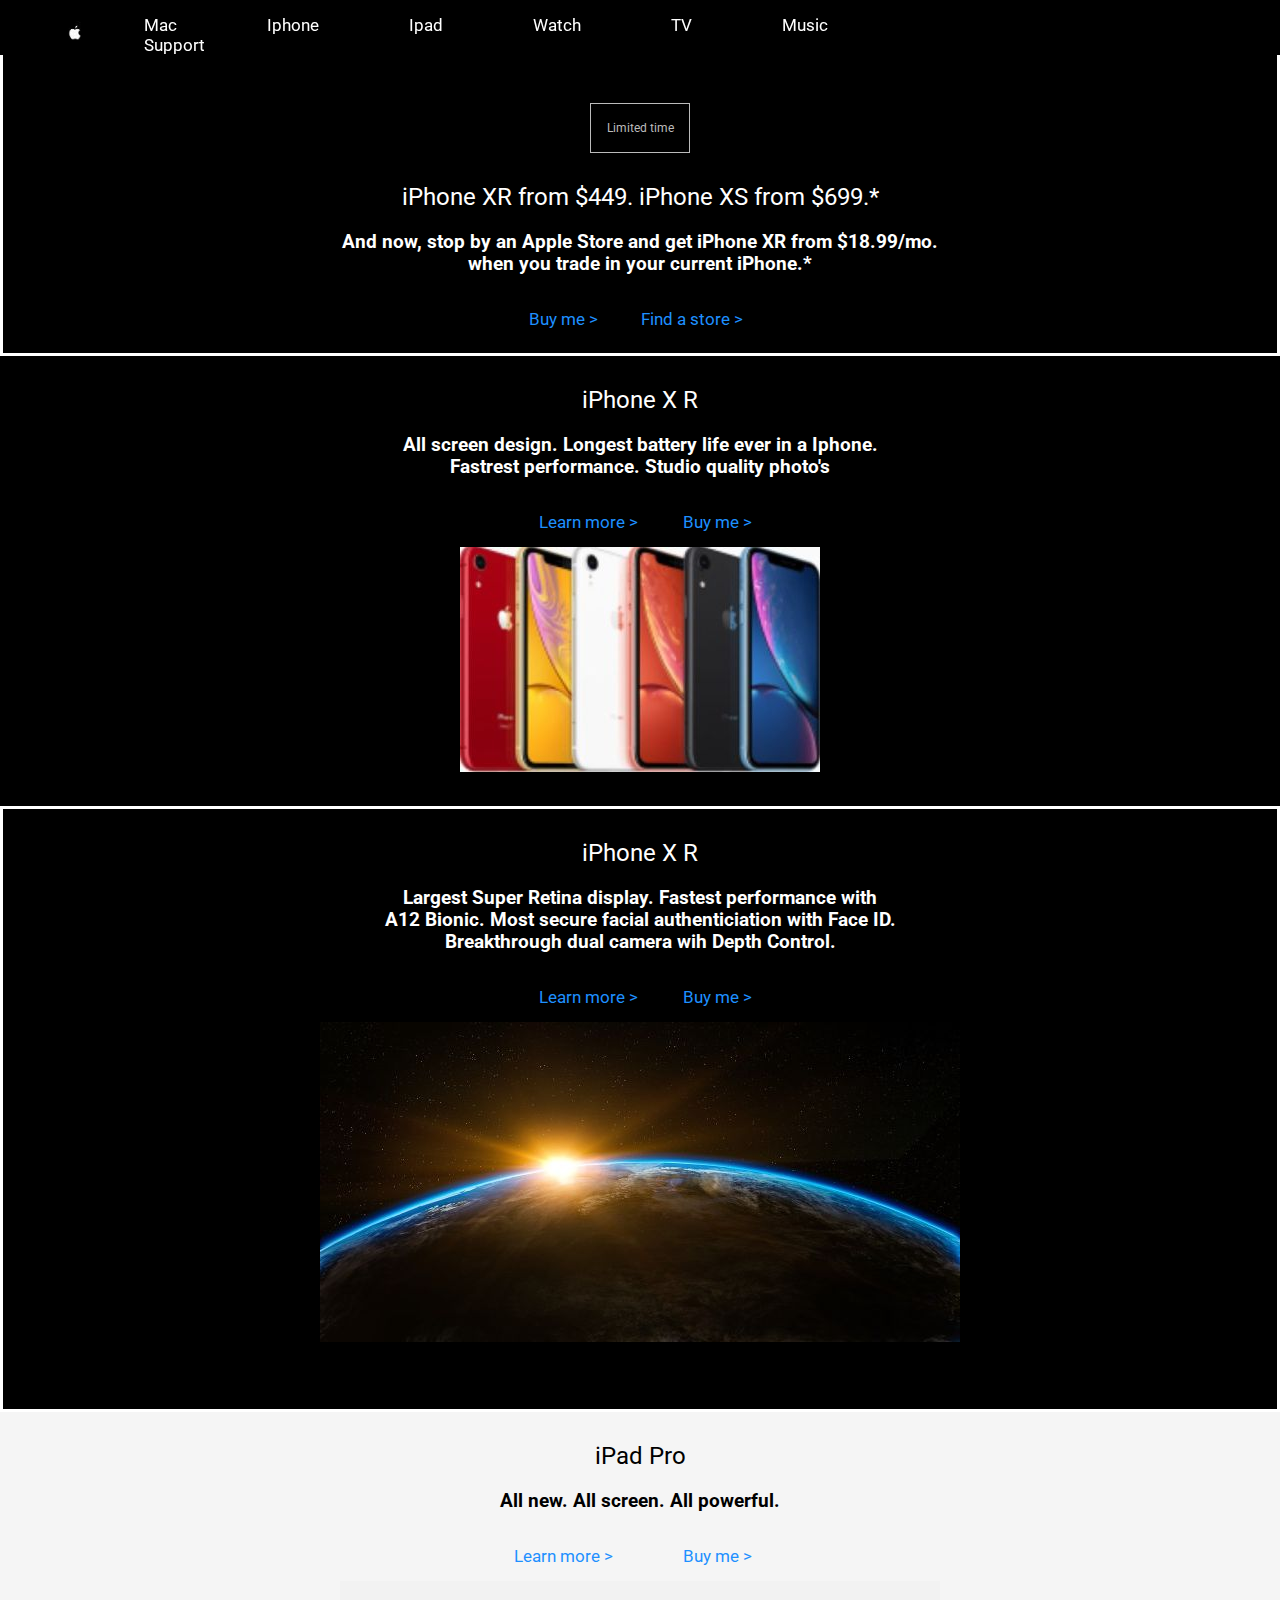
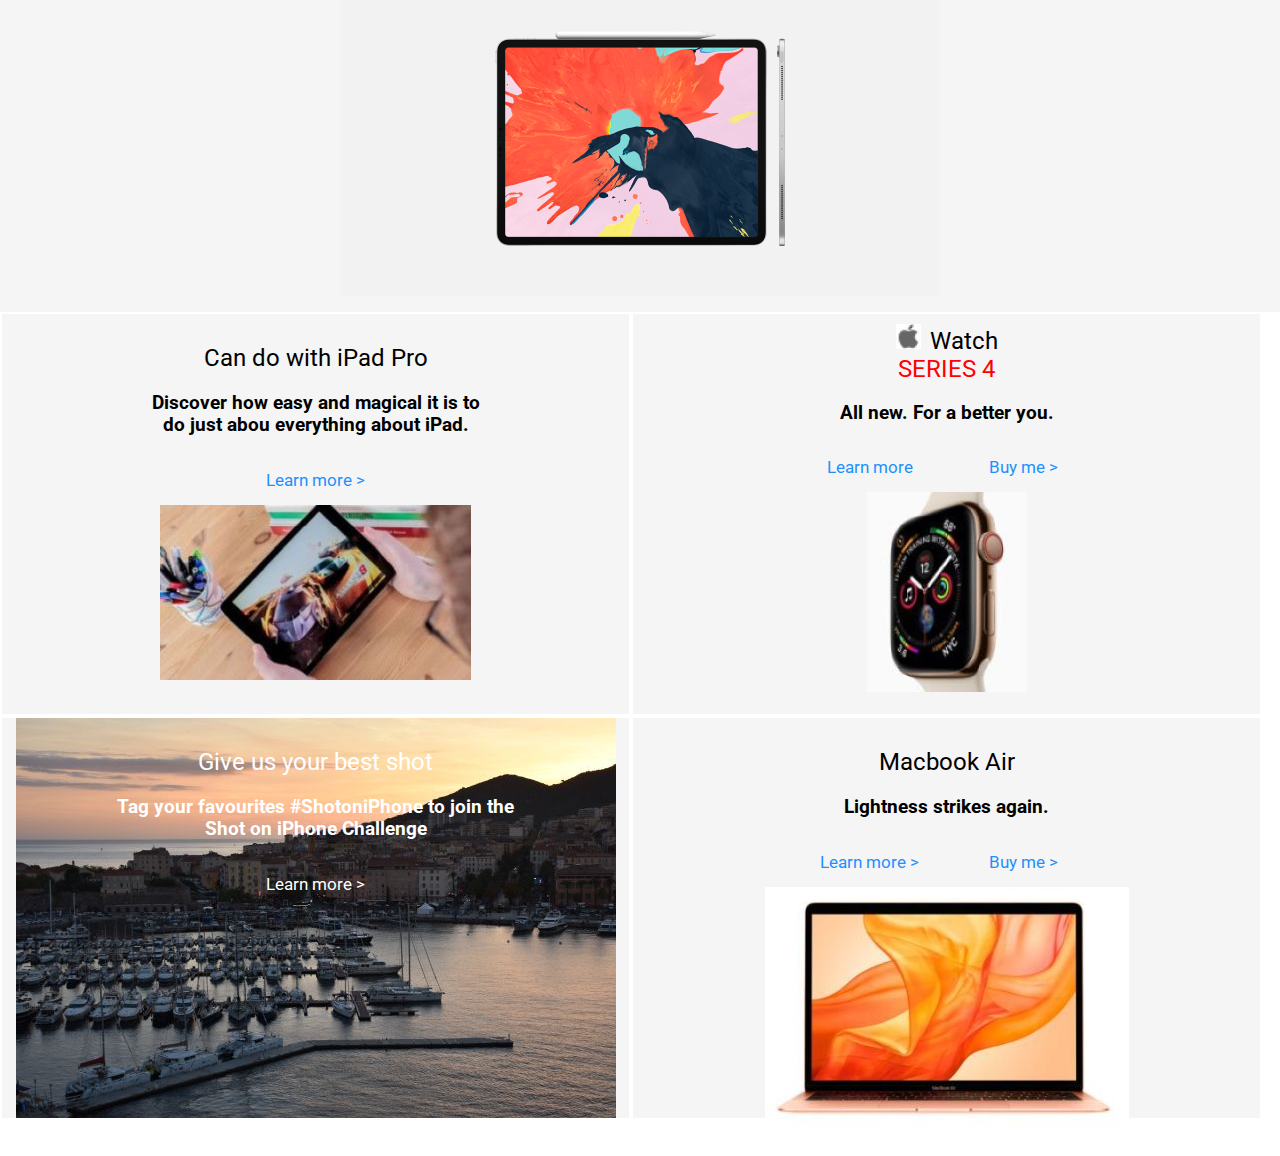
==== commit 9a17305d: "Laatste bugs uit de pagina gehaald. Project afgerond." ====
--- a/index.html
+++ b/index.html
@@ -109,7 +109,7 @@
          
 </div>
 
-<div class="blok1">
+<div class="blok">
     <div class="text_white">
             <h2>Can do with iPad Pro</h2>
             <h3>Discover how easy and magical it is to<br>do just abou everything about iPad.</h3>
@@ -132,7 +132,7 @@
     
 </div>
 
-<div class="blok2" >
+<div class="blok" >
 
 
         <div class="text_white">
@@ -152,7 +152,7 @@
 </div>
 
 
-<div class="blok3">
+<div class="blok">
     <div class="corsica_image">
 
         <div class="corsica_text">
@@ -172,7 +172,7 @@
 
 </div>
 
-<div class="blok4">
+<div class="blok">
         <div class="text_white">
                 <h2>Macbook Air</h2>
                 <h3>Lightness strikes again.</h3>
@@ -187,7 +187,7 @@
         <div class="ipad_pro">
     
                 <a href="https://www.apple.com/macbook-air/">
-                    <img class="ipad_pro" src="images/macbook.jpg" alt=""> 
+                    <img class="mac" src="images/macbook.jpg" alt=""> 
                     </a>
                 
     
--- a/style.css
+++ b/style.css
@@ -15,7 +15,7 @@
     list-style: none;
     margin: 0;
     padding-left: 50px;
-    padding-right: 240px;
+    padding-right: 375px;
     overflow: hidden;
     
 }
@@ -159,7 +159,7 @@
     width: 150px;
     background-color: whitesmoke;
     border:none;
-    position: relative;
+    
  }
 
 .btn4 a {
@@ -178,6 +178,7 @@
     background-color: whitesmoke;
     border: none;
 
+
 }
 
 .btn5 a {
@@ -196,24 +197,16 @@
     text-align: center;
 }
 
-div.blok1 {
+div.blok {
     float: left;
     width: 49%;
     background-color: whitesmoke;
     height: 400px;
     border: 2px solid white;
-}
-
-
-div.blok2 {
-    padding-top: 15px;
-    display: block;
-    float: left;
-    width: 49%;
-    background-color:whitesmoke;
-    height: 400px;
-
-}
+    }
+
+
+
 
 h2.apple {
     display: inline;
@@ -233,21 +226,13 @@
     
 }
 
-div.blok3 {
-    padding-top: 15px;
-    float: left;
-    width: 49%;
-    background-color:whitesmoke;
-    height: 400px;
-    border: solid 2px white;
-}
+
 
 div.corsica_image {
     background-image: url("/images/corsica.jpg");
     height: 400px;
     background-position: center;
     background-repeat: no-repeat;
-    background-color: whitesmoke;
 }
 
 div.corsica_text {
@@ -283,12 +268,8 @@
     color: white;
 }
 
-div.blok4 {
-    padding-top: 15px;
-    float: left;
-    width: 49%;
-    background-color: whitesmoke;
-    height: 400px;
-    border: solid 2px white;
-}
-
+img.mac {
+    padding: 0px 0px 15px 0px;
+}
+
+
